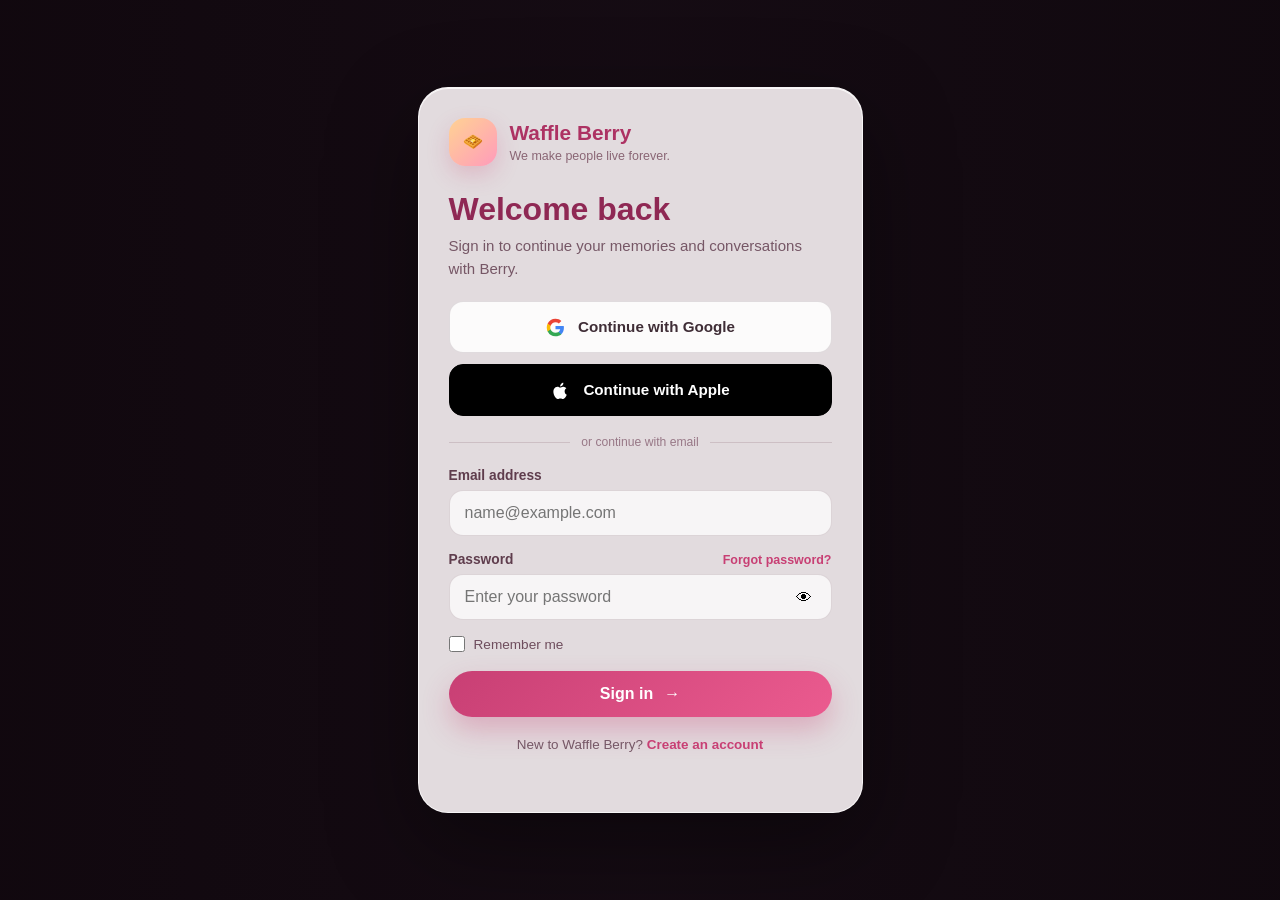
==== index.html @ 683a0401 "Initial commit" ====
<!DOCTYPE html>
<html lang="en">

<head>
    <meta charset="UTF-8">

    <meta
        name="viewport"
        content="width=device-width, initial-scale=1.0"
    >

    <meta
        name="description"
        content="Waffle Berry — an AI companion that preserves memories, stories and conversations."
    >

    <title>Waffle Berry</title>

    <link rel="stylesheet" href="css/style.css">
</head>

<body>

    <!-- Login screen with looping video -->
    <section id="authScreen">

        <!-- Blurred background video -->
        <video
            id="authBackgroundVideo"
            autoplay
            muted
            playsinline
            loop
        >
            <source
                src="assets/waffle-berry-intro.mp4"
                type="video/mp4"
            >
        </video>

        <!-- Main looping video -->
        <video
            id="authMainVideo"
            autoplay
            muted
            playsinline
            loop
        >
            <source
                src="assets/waffle-berry-intro.mp4"
                type="video/mp4"
            >
        </video>

        <!-- Dark overlay for readability -->
        <div class="auth-overlay"></div>

        <!-- Login card -->
        <div class="auth-card">

            <div class="auth-brand">
                <span class="auth-brand-icon">🧇</span>

                <div>
                    <h1>Waffle Berry</h1>
                    <p>We make people live forever.</p>
                </div>
            </div>

            <div class="auth-heading">
                <h2>Welcome back</h2>

                <p>
                    Sign in to continue your memories and conversations
                    with Berry.
                </p>
            </div>

            <button
    id="googleSignIn"
    class="social-login-button"
    type="button"
>
    <svg
        class="social-logo"
        viewBox="0 0 24 24"
        aria-hidden="true"
    >
        <path
            fill="#4285F4"
            d="M21.6 12.23c0-.71-.06-1.4-.18-2.07H12v3.92h5.38a4.6 4.6 0 0 1-2 3.02v2.51h3.24c1.9-1.75 2.98-4.33 2.98-7.38Z"
        />
        <path
            fill="#34A853"
            d="M12 22c2.7 0 4.98-.89 6.64-2.39l-3.24-2.51c-.9.6-2.05.96-3.4.96-2.61 0-4.82-1.76-5.61-4.13H3.05v2.59A10 10 0 0 0 12 22Z"
        />
        <path
            fill="#FBBC05"
            d="M6.39 13.93A6 6 0 0 1 6.08 12c0-.67.11-1.32.31-1.93V7.48H3.05A10 10 0 0 0 2 12c0 1.61.38 3.14 1.05 4.52l3.34-2.59Z"
        />
        <path
            fill="#EA4335"
            d="M12 5.94c1.47 0 2.79.51 3.83 1.5l2.88-2.88C16.97 2.94 14.7 2 12 2a10 10 0 0 0-8.95 5.48l3.34 2.59C7.18 7.7 9.39 5.94 12 5.94Z"
        />
    </svg>

    <span>Continue with Google</span>
</button>

<button
    id="appleSignIn"
    class="social-login-button apple-login-button"
    type="button"
>
    <svg
        class="social-logo"
        viewBox="0 0 24 24"
        aria-hidden="true"
    >
        <path
            fill="currentColor"
            d="M16.7 12.9c0-2.3 1.9-3.4 2-3.5a4.3 4.3 0 0 0-3.4-1.8c-1.5-.2-2.9.9-3.6.9-.8 0-1.9-.9-3.1-.9a4.6 4.6 0 0 0-3.9 2.4c-1.7 2.9-.4 7.2 1.2 9.5.8 1.1 1.7 2.4 3 2.3 1.1-.1 1.6-.8 3-.8s1.8.8 3 .8c1.3 0 2.1-1.2 2.9-2.3.9-1.3 1.3-2.6 1.3-2.7-.1 0-2.4-.9-2.4-3.9Zm-2.4-6.8c.7-.8 1.1-1.9 1-3-.9 0-2 .6-2.7 1.4-.6.7-1.1 1.8-1 2.9 1 .1 2-.5 2.7-1.3Z"
        />
    </svg>

    <span>Continue with Apple</span>
</button>

            <div class="auth-divider">
                <span></span>
                <p>or continue with email</p>
                <span></span>
            </div>

            <form id="loginForm">

                <div class="form-group">
                    <label for="emailInput">Email address</label>

                    <input
                        id="emailInput"
                        type="email"
                        placeholder="name@example.com"
                        autocomplete="email"
                        required
                    >
                </div>

                <div class="form-group">
                    <div class="password-label-row">
                        <label for="passwordInput">Password</label>

                        <button
                            class="forgot-password"
                            type="button"
                        >
                            Forgot password?
                        </button>
                    </div>

                    <div class="password-field">
                        <input
                            id="passwordInput"
                            type="password"
                            placeholder="Enter your password"
                            autocomplete="current-password"
                            required
                        >

                        <button
                            id="togglePassword"
                            class="password-toggle"
                            type="button"
                            aria-label="Show password"
                        >
                            👁
                        </button>
                    </div>
                </div>

                <label class="remember-row">
                    <input
                        id="rememberMe"
                        type="checkbox"
                    >

                    <span>Remember me</span>
                </label>

                <button
                    class="login-button"
                    type="submit"
                >
                    <span>Sign in</span>
                    <span class="login-arrow">→</span>
                </button>

            </form>

            <p class="signup-message">
                New to Waffle Berry?

                <button
                    id="createAccountButton"
                    type="button"
                >
                    Create an account
                </button>
            </p>

            <p
                id="loginMessage"
                class="login-message"
                aria-live="polite"
            ></p>

        </div>

    </section>

    <!-- Main website -->
    <main id="website" class="website-locked">

        <!-- Decorative floating particles -->
        <div class="particles" aria-hidden="true">
            <span class="particle particle-1">✦</span>
            <span class="particle particle-2">●</span>
            <span class="particle particle-3">♥</span>
            <span class="particle particle-4">✦</span>
            <span class="particle particle-5">●</span>
            <span class="particle particle-6">♥</span>
            <span class="particle particle-7">✦</span>
            <span class="particle particle-8">●</span>
        </div>

        <!-- Navigation -->
        <header class="navbar">

            <a href="#home" class="brand">
                <span class="brand-icon">🧇</span>

                <span class="brand-text">
                    Waffle Berry
                </span>
            </a>

            <nav class="nav-links" aria-label="Main navigation">

                <button
                    class="nav-link active"
                    data-section="home"
                    type="button"
                >
                    Home
                </button>

                <button
                    class="nav-link"
                    data-section="chat"
                    type="button"
                >
                    Chat
                </button>

                <button
                    class="nav-link"
                    data-section="about"
                    type="button"
                >
                    Mission
                </button>

            </nav>

            <div class="navbar-actions">

                <button
                    id="logoutButton"
                    class="logout-button"
                    type="button"
                    title="Sign out"
                >
                    Sign out
                </button>

                <button
                    id="themeToggle"
                    class="theme-toggle"
                    type="button"
                    aria-label="Switch to dark mode"
                >
                    <span id="themeIcon">🌙</span>
                </button>

            </div>

        </header>

        <!-- Home section -->
        <section
            id="homeSection"
            class="page-section active-section"
        >

            <div class="hero">

                <div class="glass-card hero-card">

                    <div
                        class="card-shine"
                        aria-hidden="true"
                    ></div>

                    <img
                        src="assets/waffle-berry-mascot.png"
                        alt="Berry, the Waffle Berry AI mascot"
                        id="mascot"
                    >

                    <div class="hero-content">

                        <p class="eyebrow">
                            Your AI memory companion
                        </p>

                        <h1
                            id="typedHeading"
                            aria-label="Hello, I'm Berry."
                        ></h1>

                        <p
                            id="typedDescription"
                            class="hero-description"
                            aria-label="I preserve memories, stories and conversations so the people you love are never forgotten."
                        ></p>

                        <button
                            id="startChatButton"
                            class="primary-button hidden-action"
                            type="button"
                        >
                            <span>Start Chat</span>
                            <span class="button-arrow">→</span>
                        </button>

                    </div>

                </div>

            </div>

        </section>

        <!-- Chat section -->
        <section
            id="chatSection"
            class="page-section"
        >

            <div class="chat-layout">

                <aside class="assistant-panel glass-panel">

                    <img
                        src="assets/waffle-berry-mascot.png"
                        alt="Berry assistant"
                        class="chat-mascot"
                    >

                    <h2>Berry</h2>

                    <p>
                        Your warm and thoughtful AI memory companion.
                    </p>

                    <div class="assistant-status">
                        <span class="status-dot"></span>
                        Online
                    </div>

                    <button
                        id="backHomeButton"
                        class="secondary-button"
                        type="button"
                    >
                        ← Back Home
                    </button>

                </aside>

                <section class="chat-window glass-panel">

                    <header class="chat-header">

                        <div>
                            <h2>Conversation with Berry</h2>

                            <p>
                                Share a memory, story or meaningful moment.
                            </p>
                        </div>

                        <button
                            id="clearChatButton"
                            class="icon-button"
                            type="button"
                            aria-label="Clear conversation"
                        >
                            🗑️
                        </button>

                    </header>

                    <div
                        id="chatMessages"
                        class="chat-messages"
                        aria-live="polite"
                    >

                        <div class="message-row berry-row">

                            <img
                                src="assets/waffle-berry-mascot.png"
                                alt=""
                                class="message-avatar"
                            >

                            <div class="message berry-message">
                                Hello! I’m Berry. Tell me about a memory,
                                a person you love or a story you never want
                                to forget.
                            </div>

                        </div>

                    </div>

                    <div
                        id="typingIndicator"
                        class="typing-indicator"
                        aria-hidden="true"
                    >
                        <span></span>
                        <span></span>
                        <span></span>
                    </div>

                    <form
                        id="chatForm"
                        class="chat-input-area"
                    >

                        <button
                            class="input-icon-button"
                            type="button"
                        >
                            ＋
                        </button>

                        <input
                            id="chatInput"
                            type="text"
                            placeholder="Share a memory with Berry..."
                            autocomplete="off"
                            maxlength="500"
                            required
                        >

                        <button
                            class="send-button"
                            type="submit"
                        >
                            ➤
                        </button>

                    </form>

                </section>

            </div>

        </section>

        <!-- Mission section -->
        <section
            id="aboutSection"
            class="page-section"
        >

            <div class="mission-card glass-panel">

                <p class="eyebrow">
                    Our purpose
                </p>

                <h2>
                    We make people live forever.
                </h2>

                <p>
                    Waffle Berry preserves the stories, personalities,
                    memories and conversations that make every person
                    unique.
                </p>

                <p>
                    Our vision is not literal immortality. It is the
                    preservation of human experiences so future generations
                    can remain emotionally connected to the people who
                    shaped their lives.
                </p>

                <button
                    id="missionChatButton"
                    class="primary-button"
                    type="button"
                >
                    <span>Talk to Berry</span>
                    <span class="button-arrow">→</span>
                </button>

            </div>

        </section>

    </main>

    <script src="js/script.js"></script>

</body>

</html>
---- css/style.css ----
/* ------------------------------
   Global reset
------------------------------ */

* {
    margin: 0;
    padding: 0;
    box-sizing: border-box;
}

:root {
    --background-start: #fffaf7;
    --background-middle: #ffeaf1;
    --background-end: #fff1d9;

    --primary: #c83f74;
    --primary-dark: #a93462;
    --primary-hover: #b62f67;

    --text-main: #4c3040;
    --text-soft: #765665;

    --glass-background: rgba(255, 255, 255, 0.48);
    --glass-border: rgba(255, 255, 255, 0.78);

    --panel-shadow: 0 25px 70px rgba(126, 50, 83, 0.18);

    --input-background: rgba(255, 255, 255, 0.72);

    --transition-speed: 0.35s;
}

body.dark-mode {
    --background-start: #130f17;
    --background-middle: #21111d;
    --background-end: #2a1718;

    --primary: #ff6f9f;
    --primary-dark: #ff8db3;
    --primary-hover: #ff5a91;

    --text-main: #fff4f8;
    --text-soft: #d6bdc8;

    --glass-background: rgba(35, 24, 35, 0.68);
    --glass-border: rgba(255, 255, 255, 0.13);

    --panel-shadow: 0 25px 80px rgba(0, 0, 0, 0.38);

    --input-background: rgba(255, 255, 255, 0.08);
}

html {
    scroll-behavior: smooth;
}

html,
body {
    width: 100%;
    min-height: 100%;
}

body {
    overflow-x: hidden;

    font-family:
        Inter,
        Arial,
        Helvetica,
        sans-serif;

    color: var(--text-main);
    background: var(--background-start);

    transition:
        color var(--transition-speed) ease,
        background var(--transition-speed) ease;
}

button,
input {
    font: inherit;
}

button {
    -webkit-tap-highlight-color: transparent;
}

/* ------------------------------
   Video intro
------------------------------ */

#intro {
    position: fixed;
    inset: 0;
    z-index: 9999;

    display: flex;
    justify-content: center;
    align-items: center;

    width: 100vw;
    height: 100vh;

    overflow: hidden;
    background: #000;

    opacity: 1;

    transition:
        opacity 1s ease,
        visibility 1s ease;
}

#intro.intro-hidden {
    opacity: 0;
    visibility: hidden;
    pointer-events: none;
}

#bgVideo {
    position: absolute;
    inset: 0;

    width: 110%;
    height: 110%;

    object-fit: cover;

    filter: blur(35px);
    opacity: 0.65;

    transform: scale(1.1);
}

#introVideo {
    position: relative;
    z-index: 2;

    width: 100%;
    height: 100%;

    object-fit: contain;
}

/* ------------------------------
   Main website background
------------------------------ */

#website {
    position: relative;

    min-height: 100vh;

    overflow: hidden;

    background:
        radial-gradient(
            circle at 10% 10%,
            rgba(255, 142, 183, 0.36),
            transparent 32%
        ),
        radial-gradient(
            circle at 90% 85%,
            rgba(255, 200, 123, 0.34),
            transparent 38%
        ),
        linear-gradient(
            135deg,
            var(--background-start),
            var(--background-middle),
            var(--background-end)
        );

    transition: background var(--transition-speed) ease;
}

/* ------------------------------
   Navigation
------------------------------ */

.navbar {
    position: fixed;
    top: 18px;
    left: 50%;
    z-index: 1000;

    width: min(calc(100% - 32px), 1120px);
    min-height: 66px;

    display: flex;
    align-items: center;
    justify-content: space-between;

    padding: 10px 16px 10px 20px;

    background: var(--glass-background);

    border: 1px solid var(--glass-border);
    border-radius: 22px;

    backdrop-filter: blur(22px);
    -webkit-backdrop-filter: blur(22px);

    box-shadow: 0 14px 40px rgba(80, 30, 55, 0.12);

    transform: translateX(-50%);

    transition:
        background var(--transition-speed) ease,
        border-color var(--transition-speed) ease,
        box-shadow var(--transition-speed) ease;
}

.brand {
    display: flex;
    align-items: center;
    gap: 10px;

    color: var(--primary-dark);
    text-decoration: none;

    font-size: 1.08rem;
    font-weight: 800;
}

.brand-icon {
    display: grid;
    place-items: center;

    width: 38px;
    height: 38px;

    border-radius: 13px;

    background: linear-gradient(135deg, #ffd599, #ff9fbd);

    box-shadow: 0 7px 18px rgba(200, 63, 116, 0.2);
}

.nav-links {
    display: flex;
    align-items: center;
    gap: 6px;
}

.nav-link {
    padding: 10px 16px;

    border: 0;
    border-radius: 14px;

    color: var(--text-soft);
    background: transparent;

    font-size: 0.95rem;
    font-weight: 700;

    cursor: pointer;

    transition:
        color 0.25s ease,
        background 0.25s ease,
        transform 0.25s ease;
}

.nav-link:hover {
    color: var(--primary-dark);
    background: rgba(200, 63, 116, 0.08);

    transform: translateY(-1px);
}

.nav-link.active {
    color: #fff;
    background: var(--primary);

    box-shadow: 0 8px 18px rgba(200, 63, 116, 0.25);
}

.theme-toggle {
    display: grid;
    place-items: center;

    width: 44px;
    height: 44px;

    border: 1px solid var(--glass-border);
    border-radius: 15px;

    color: var(--text-main);
    background: rgba(255, 255, 255, 0.22);

    font-size: 1.15rem;

    cursor: pointer;

    transition:
        transform 0.3s ease,
        background 0.3s ease;
}

.theme-toggle:hover {
    transform: rotate(12deg) scale(1.08);
}

/* ------------------------------
   Page sections
------------------------------ */

.page-section {
    position: relative;
    z-index: 2;

    display: none;

    min-height: 100vh;

    padding:
        112px
        20px
        32px;

    animation: sectionAppear 0.65s ease;
}

.page-section.active-section {
    display: flex;
    justify-content: center;
    align-items: center;
}

@keyframes sectionAppear {
    from {
        opacity: 0;
        transform: translateY(16px);
    }

    to {
        opacity: 1;
        transform: translateY(0);
    }
}

/* ------------------------------
   Hero section
------------------------------ */

.hero {
    width: 100%;
    max-width: 860px;

    display: flex;
    justify-content: center;

    text-align: center;
}

.glass-card,
.glass-panel {
    background: var(--glass-background);

    border: 1px solid var(--glass-border);

    backdrop-filter: blur(24px);
    -webkit-backdrop-filter: blur(24px);

    box-shadow:
        var(--panel-shadow),
        inset 0 1px 0 rgba(255, 255, 255, 0.45);

    transition:
        background var(--transition-speed) ease,
        border-color var(--transition-speed) ease,
        box-shadow var(--transition-speed) ease;
}

.hero-card {
    position: relative;

    width: min(94%, 720px);

    margin-top: 95px;
    padding:
        285px
        36px
        32px;

    overflow: visible;

    border-radius: 34px;

    animation: heroCardEntrance 1s ease;
}

@keyframes heroCardEntrance {
    from {
        opacity: 0;
        transform: translateY(35px) scale(0.97);
    }

    to {
        opacity: 1;
        transform: translateY(0) scale(1);
    }
}

/* Mascot overlaps the card */
#mascot {
    position: absolute;
    top: -170px;
    left: 50%;
    z-index: 3;

    width: clamp(290px, 25vw, 360px);
    max-height: 440px;

    object-fit: contain;

    user-select: none;
    -webkit-user-drag: none;

    filter:
        drop-shadow(0 25px 45px rgba(255, 105, 180, 0.26));

    transform: translateX(-50%);

    animation:
        mascotEntrance 1.25s cubic-bezier(0.18, 0.89, 0.32, 1.28),
        mascotFloat 5s ease-in-out 1.25s infinite;

    transition:
        filter 0.4s ease,
        scale 0.4s ease;
}

#mascot:hover {
    scale: 1.04;

    filter:
        drop-shadow(0 32px 55px rgba(255, 105, 180, 0.42));
}

@keyframes mascotEntrance {
    0% {
        opacity: 0;
        transform:
            translateX(-50%)
            translateY(-180px)
            rotate(-8deg)
            scale(0.82);
    }

    65% {
        opacity: 1;
        transform:
            translateX(-50%)
            translateY(12px)
            rotate(3deg)
            scale(1.04);
    }

    82% {
        transform:
            translateX(-50%)
            translateY(-6px)
            rotate(-1deg)
            scale(0.99);
    }

    100% {
        opacity: 1;
        transform:
            translateX(-50%)
            translateY(0)
            rotate(0)
            scale(1);
    }
}

@keyframes mascotFloat {
    0%,
    100% {
        transform:
            translateX(-50%)
            translateY(0)
            rotate(-1deg);
    }

    50% {
        transform:
            translateX(-50%)
            translateY(-13px)
            rotate(1deg);
    }
}

/* Glass shine */
.card-shine {
    position: absolute;
    inset: 0;

    overflow: hidden;

    border-radius: inherit;

    pointer-events: none;
}

.card-shine::before {
    content: "";

    position: absolute;
    top: -45%;
    left: -70%;

    width: 45%;
    height: 190%;

    background:
        linear-gradient(
            100deg,
            transparent,
            rgba(255, 255, 255, 0.48),
            transparent
        );

    transform: rotate(18deg);

    animation: glassShine 6.5s ease-in-out infinite;
}

@keyframes glassShine {
    0%,
    35% {
        left: -70%;
    }

    60%,
    100% {
        left: 140%;
    }
}

.hero-content {
    position: relative;
    z-index: 2;
}

.eyebrow {
    margin-bottom: 9px;

    color: var(--primary);

    font-size: 0.78rem;
    font-weight: 800;
    letter-spacing: 0.16em;
    text-transform: uppercase;
}

.hero h1 {
    min-height: 1.08em;
    margin-bottom: 11px;

    color: var(--primary-dark);

    font-size: clamp(2.8rem, 6vw, 4.8rem);
    line-height: 1.03;
    letter-spacing: -0.045em;
}

.hero-description {
    min-height: 3.2em;
    max-width: 620px;

    margin: 0 auto 20px;

    color: var(--text-soft);

    font-size: 1.18rem;
    line-height: 1.5;
}

/* Typing cursor */
#typedHeading::after,
#typedDescription.typing-active::after {
    content: "|";

    margin-left: 3px;

    color: var(--primary);

    animation: cursorBlink 0.75s infinite;
}

@keyframes cursorBlink {
    0%,
    50% {
        opacity: 1;
    }

    51%,
    100% {
        opacity: 0;
    }
}

/* ------------------------------
   Buttons
------------------------------ */

.primary-button,
.secondary-button,
.icon-button,
.input-icon-button,
.send-button {
    border: none;
    cursor: pointer;
}

.primary-button {
    display: inline-flex;
    align-items: center;
    justify-content: center;
    gap: 12px;

    min-width: 170px;

    padding: 14px 25px;

    border-radius: 999px;

    color: #fff;
    background:
        linear-gradient(
            135deg,
            var(--primary),
            #e7588b
        );

    font-size: 1rem;
    font-weight: 800;

    box-shadow:
        0 13px 28px rgba(200, 63, 116, 0.28),
        0 0 25px rgba(255, 105, 180, 0.18);

    transition:
        transform 0.3s ease,
        box-shadow 0.3s ease,
        opacity 0.5s ease;
}

.primary-button:hover {
    transform: translateY(-4px) scale(1.035);

    box-shadow:
        0 19px 38px rgba(200, 63, 116, 0.38),
        0 0 34px rgba(255, 105, 180, 0.28);
}

.primary-button:active {
    transform: translateY(-1px) scale(1.01);
}

.button-arrow {
    display: inline-block;

    transition: transform 0.3s ease;
}

.primary-button:hover .button-arrow {
    transform: translateX(7px);
}

.hidden-action {
    opacity: 0;
    visibility: hidden;

    transform: translateY(12px);
}

.hidden-action.show-action {
    opacity: 1;
    visibility: visible;

    transform: translateY(0);
}

/* ------------------------------
   Floating background particles
------------------------------ */

.particles {
    position: fixed;
    inset: 0;
    z-index: 1;

    overflow: hidden;

    pointer-events: none;
}

.particle {
    position: absolute;

    color: rgba(218, 77, 130, 0.32);

    font-size: 1.2rem;

    animation:
        particleFloat 12s ease-in-out infinite,
        particleGlow 3s ease-in-out infinite;
}

.particle-1 {
    top: 18%;
    left: 8%;
    animation-delay: 0s;
}

.particle-2 {
    top: 68%;
    left: 13%;
    animation-delay: -3s;
}

.particle-3 {
    top: 34%;
    left: 90%;
    animation-delay: -6s;
}

.particle-4 {
    top: 82%;
    left: 82%;
    animation-delay: -1s;
}

.particle-5 {
    top: 15%;
    left: 76%;
    animation-delay: -7s;
}

.particle-6 {
    top: 55%;
    left: 5%;
    animation-delay: -5s;
}

.particle-7 {
    top: 76%;
    left: 54%;
    animation-delay: -8s;
}

.particle-8 {
    top: 25%;
    left: 35%;
    animation-delay: -2s;
}

@keyframes particleFloat {
    0%,
    100% {
        transform:
            translateY(0)
            rotate(0deg)
            scale(1);
    }

    50% {
        transform:
            translateY(-45px)
            rotate(20deg)
            scale(1.15);
    }
}

@keyframes particleGlow {
    0%,
    100% {
        opacity: 0.25;
    }

    50% {
        opacity: 0.8;
    }
}

/* ------------------------------
   Chat layout
------------------------------ */

.chat-layout {
    width: min(100%, 1120px);
    min-height: 680px;

    display: grid;
    grid-template-columns: 280px minmax(0, 1fr);
    gap: 20px;
}

.assistant-panel,
.chat-window {
    border-radius: 28px;
}

.assistant-panel {
    display: flex;
    flex-direction: column;
    align-items: center;

    padding: 28px 24px;

    text-align: center;
}

.chat-mascot {
    width: 210px;
    max-width: 100%;

    margin-bottom: 10px;

    filter:
        drop-shadow(0 18px 30px rgba(200, 63, 116, 0.2));

    animation: smallMascotFloat 4.5s ease-in-out infinite;
}

@keyframes smallMascotFloat {
    0%,
    100% {
        transform: translateY(0);
    }

    50% {
        transform: translateY(-9px);
    }
}

.assistant-panel h2 {
    margin-bottom: 8px;

    color: var(--primary-dark);

    font-size: 1.8rem;
}

.assistant-panel p {
    margin-bottom: 18px;

    color: var(--text-soft);

    line-height: 1.5;
}

.assistant-status {
    display: flex;
    align-items: center;
    gap: 8px;

    margin-bottom: auto;
    padding: 8px 13px;

    border-radius: 999px;

    color: var(--text-soft);
    background: rgba(75, 202, 128, 0.11);

    font-size: 0.88rem;
    font-weight: 700;
}

.status-dot {
    width: 9px;
    height: 9px;

    border-radius: 50%;

    background: #45c87a;

    box-shadow: 0 0 12px rgba(69, 200, 122, 0.8);
}

.secondary-button {
    width: 100%;

    margin-top: 24px;
    padding: 12px 16px;

    border: 1px solid var(--glass-border);
    border-radius: 15px;

    color: var(--text-main);
    background: rgba(255, 255, 255, 0.16);

    font-weight: 700;

    transition:
        transform 0.25s ease,
        background 0.25s ease;
}

.secondary-button:hover {
    background: rgba(200, 63, 116, 0.11);
    transform: translateY(-2px);
}

.chat-window {
    min-width: 0;
    height: 680px;

    display: flex;
    flex-direction: column;

    overflow: hidden;
}

.chat-header {
    display: flex;
    justify-content: space-between;
    align-items: center;

    padding: 22px 24px;

    border-bottom: 1px solid var(--glass-border);
}

.chat-header h2 {
    margin-bottom: 5px;

    color: var(--primary-dark);
}

.chat-header p {
    color: var(--text-soft);
    font-size: 0.9rem;
}

.icon-button {
    width: 42px;
    height: 42px;

    border-radius: 14px;

    background: rgba(200, 63, 116, 0.09);

    transition:
        transform 0.25s ease,
        background 0.25s ease;
}

.icon-button:hover {
    background: rgba(200, 63, 116, 0.16);
    transform: scale(1.06);
}

.chat-messages {
    flex: 1;

    display: flex;
    flex-direction: column;
    gap: 18px;

    padding: 24px;

    overflow-y: auto;

    scrollbar-width: thin;
    scrollbar-color: rgba(200, 63, 116, 0.4) transparent;
}

.message-row {
    display: flex;
    align-items: flex-end;
    gap: 10px;

    animation: messageAppear 0.35s ease;
}

@keyframes messageAppear {
    from {
        opacity: 0;
        transform: translateY(10px) scale(0.98);
    }

    to {
        opacity: 1;
        transform: translateY(0) scale(1);
    }
}

.user-row {
    justify-content: flex-end;
}

.message-avatar {
    width: 38px;
    height: 38px;

    flex-shrink: 0;

    object-fit: cover;

    border-radius: 50%;

    background: rgba(255, 255, 255, 0.5);
}

.message {
    max-width: min(75%, 620px);

    padding: 13px 16px;

    border-radius: 19px;

    line-height: 1.5;
}

.berry-message {
    color: var(--text-main);
    background: rgba(255, 255, 255, 0.48);

    border-bottom-left-radius: 5px;
}

.user-message {
    color: #fff;
    background:
        linear-gradient(
            135deg,
            var(--primary),
            #e8588d
        );

    border-bottom-right-radius: 5px;

    box-shadow: 0 8px 18px rgba(200, 63, 116, 0.2);
}

.typing-indicator {
    display: none;
    align-items: center;
    gap: 5px;

    width: fit-content;

    margin: 0 0 12px 72px;
    padding: 10px 14px;

    border-radius: 16px;

    background: rgba(255, 255, 255, 0.4);
}

.typing-indicator.visible {
    display: flex;
}

.typing-indicator span {
    width: 7px;
    height: 7px;

    border-radius: 50%;

    background: var(--primary);

    animation: typingBounce 1.1s infinite;
}

.typing-indicator span:nth-child(2) {
    animation-delay: 0.15s;
}

.typing-indicator span:nth-child(3) {
    animation-delay: 0.3s;
}

@keyframes typingBounce {
    0%,
    60%,
    100% {
        transform: translateY(0);
        opacity: 0.45;
    }

    30% {
        transform: translateY(-5px);
        opacity: 1;
    }
}

.chat-input-area {
    display: grid;
    grid-template-columns: 44px 1fr 48px;
    align-items: center;
    gap: 10px;

    padding: 16px 18px;

    border-top: 1px solid var(--glass-border);
}

.chat-input-area input {
    width: 100%;

    padding: 14px 18px;

    border: 1px solid transparent;
    border-radius: 999px;
    outline: none;

    color: var(--text-main);
    background: var(--input-background);

    transition:
        border-color 0.25s ease,
        box-shadow 0.25s ease,
        background 0.25s ease;
}

.chat-input-area input::placeholder {
    color: var(--text-soft);
}

.chat-input-area input:focus {
    border-color: rgba(200, 63, 116, 0.4);

    box-shadow: 0 0 0 4px rgba(200, 63, 116, 0.1);
}

.input-icon-button,
.send-button {
    display: grid;
    place-items: center;

    border-radius: 50%;
}

.input-icon-button {
    width: 42px;
    height: 42px;

    color: var(--text-main);
    background: rgba(255, 255, 255, 0.2);

    font-size: 1.4rem;
}

.send-button {
    width: 46px;
    height: 46px;

    color: #fff;
    background: var(--primary);

    box-shadow: 0 8px 18px rgba(200, 63, 116, 0.28);

    transition:
        transform 0.25s ease,
        box-shadow 0.25s ease;
}

.send-button:hover {
    transform: translateY(-2px) scale(1.05);

    box-shadow: 0 12px 24px rgba(200, 63, 116, 0.38);
}

/* ------------------------------
   Mission section
------------------------------ */

.mission-card {
    width: min(100%, 780px);

    padding: 48px;

    border-radius: 32px;

    text-align: center;
}

.mission-card h2 {
    margin-bottom: 20px;

    color: var(--primary-dark);

    font-size: clamp(2.4rem, 6vw, 4.5rem);
    line-height: 1.05;
}

.mission-card p {
    max-width: 670px;

    margin: 0 auto 17px;

    color: var(--text-soft);

    font-size: 1.08rem;
    line-height: 1.7;
}

.mission-card .primary-button {
    margin-top: 12px;
}

/* ------------------------------
   Responsive tablet
------------------------------ */

@media (max-width: 900px) {
    .chat-layout {
        grid-template-columns: 1fr;
    }

    .assistant-panel {
        display: none;
    }

    .chat-window {
        height: calc(100vh - 145px);
        min-height: 590px;
    }

    .hero-card {
        width: min(96%, 690px);
    }
}

/* ------------------------------
   Responsive mobile
------------------------------ */

@media (max-width: 650px) {
    .navbar {
        top: 10px;

        width: calc(100% - 18px);
        min-height: 58px;

        padding: 8px 10px 8px 12px;

        border-radius: 18px;
    }

    .brand-text {
        display: none;
    }

    .nav-links {
        gap: 2px;
    }

    .nav-link {
        padding: 9px 10px;
        font-size: 0.82rem;
    }

    .theme-toggle {
        width: 40px;
        height: 40px;
    }

    .page-section {
        padding:
            92px
            10px
            18px;
    }

    .hero-card {
        width: 100%;

        margin-top: 50px;
        padding:
        285px
        36px
        32px;

        border-radius: 26px;
    }

    #mascot {
        top: -130px;

        width: min(86vw, 330px);
        max-height: 350px;
    }

    .hero h1 {
        font-size: clamp(2.3rem, 12vw, 3.5rem);
    }

    .hero-description {
        font-size: 1rem;
    }

    .primary-button {
        width: 100%;
        max-width: 260px;
    }

    .chat-window {
        height: calc(100vh - 112px);
        min-height: 560px;

        border-radius: 22px;
    }

    .chat-header {
        padding: 17px 16px;
    }

    .chat-header h2 {
        font-size: 1.15rem;
    }

    .chat-header p {
        display: none;
    }

    .chat-messages {
        padding: 16px 12px;
    }

    .message {
        max-width: 84%;
        font-size: 0.95rem;
    }

    .message-avatar {
        width: 32px;
        height: 32px;
    }

    .typing-indicator {
        margin-left: 52px;
    }

    .chat-input-area {
        grid-template-columns: 38px 1fr 43px;

        gap: 7px;
        padding: 12px 10px;
    }

    .input-icon-button {
        width: 38px;
        height: 38px;
    }

    .send-button {
        width: 42px;
        height: 42px;
    }

    .mission-card {
        padding: 32px 20px;

        border-radius: 25px;
    }

    .mission-card p {
        font-size: 1rem;
    }
}

/* ------------------------------
   Short laptop screens
------------------------------ */

@media (max-height: 780px) and (min-width: 651px) {
    .page-section {
        padding-top: 96px;
        padding-bottom: 16px;
    }

    .hero-card {
        margin-top: 50px;

        padding-top: 175px;
        padding-bottom: 20px;
    }

    #mascot {
        top: -135px;
    
        width: clamp(280px, 23vw, 340px);
        max-height: 300px;
    }
    .hero h1 {
        font-size: clamp(2.6rem, 5vw, 4rem);
    }

    .hero-description {
        margin-bottom: 15px;
        font-size: 1.05rem;
    }
}

/* ------------------------------
   Reduced motion accessibility
------------------------------ */

@media (prefers-reduced-motion: reduce) {
    *,
    *::before,
    *::after {
        scroll-behavior: auto !important;

        animation-duration: 0.01ms !important;
        animation-iteration-count: 1 !important;

        transition-duration: 0.01ms !important;
    }
}
/* Keep the full chat interface visible without scrolling */
#chatSection {
    height: 100vh;
    min-height: 100vh;
    padding-top: 96px;
    padding-bottom: 14px;
    overflow: hidden;
}

.chat-layout {
    height: calc(100vh - 110px);
    min-height: 0;
}

.assistant-panel,
.chat-window {
    height: 100%;
    min-height: 0;
}

.chat-window {
    max-height: none;
}

.chat-messages {
    min-height: 0;
}

.chat-mascot {
    width: 175px;
}

.assistant-panel {
    padding: 20px;
}

.chat-header {
    padding: 16px 22px;
}

.chat-input-area {
    padding: 12px 18px;
}
/* ==================================================
   LOGIN AND AUTHENTICATION SCREEN
================================================== */

#authScreen {
    position: fixed;
    inset: 0;
    z-index: 10000;

    display: flex;
    justify-content: center;
    align-items: center;

    width: 100vw;
    min-height: 100vh;

    padding: 24px;

    overflow-y: auto;

    background: #100b10;

    opacity: 1;
    visibility: visible;

    transition:
        opacity 0.8s ease,
        visibility 0.8s ease;
}

#authScreen.auth-hidden {
    opacity: 0;
    visibility: hidden;
    pointer-events: none;
}

#authBackgroundVideo {
    position: fixed;
    inset: -5%;

    width: 110%;
    height: 110%;

    object-fit: cover;

    filter: blur(38px);
    opacity: 0.75;

    transform: scale(1.1);
}

#authMainVideo {
    position: fixed;
    inset: 0;

    width: 100%;
    height: 100%;

    object-fit: cover;

    opacity: 0.66;
}

.auth-overlay {
    position: fixed;
    inset: 0;

    background:
        linear-gradient(
            90deg,
            rgba(17, 7, 14, 0.74),
            rgba(30, 12, 25, 0.35),
            rgba(17, 7, 14, 0.62)
        );
}

.auth-card {
    position: relative;
    z-index: 3;

    width: min(100%, 445px);

    padding: 30px;

    color: #4b3040;
    background: rgba(255, 249, 251, 0.88);

    border: 1px solid rgba(255, 255, 255, 0.72);
    border-radius: 30px;

    backdrop-filter: blur(25px);
    -webkit-backdrop-filter: blur(25px);

    box-shadow:
        0 30px 90px rgba(0, 0, 0, 0.4),
        inset 0 1px 0 rgba(255, 255, 255, 0.8);

    animation: authCardEntrance 0.9s ease;
}

@keyframes authCardEntrance {
    from {
        opacity: 0;
        transform: translateY(28px) scale(0.96);
    }

    to {
        opacity: 1;
        transform: translateY(0) scale(1);
    }
}

.auth-brand {
    display: flex;
    align-items: center;
    gap: 13px;

    margin-bottom: 25px;
}

.auth-brand-icon {
    display: grid;
    place-items: center;

    width: 48px;
    height: 48px;

    flex-shrink: 0;

    border-radius: 16px;

    background:
        linear-gradient(
            135deg,
            #ffd293,
            #ff9bbb
        );

    box-shadow:
        0 9px 22px rgba(200, 63, 116, 0.22);
}

.auth-brand h1 {
    color: #ad3263;

    font-size: 1.3rem;
    line-height: 1.2;
}

.auth-brand p {
    margin-top: 3px;

    color: #8a6675;

    font-size: 0.78rem;
}

.auth-heading {
    margin-bottom: 21px;
}

.auth-heading h2 {
    margin-bottom: 7px;

    color: #8f2854;

    font-size: 2rem;
}

.auth-heading p {
    color: #765766;

    font-size: 0.94rem;
    line-height: 1.5;
}

.social-login-button {
    width: 100%;

    display: flex;
    justify-content: center;
    align-items: center;
    gap: 11px;

    margin-bottom: 11px;
    padding: 13px 18px;

    border: 1px solid rgba(115, 77, 94, 0.18);
    border-radius: 15px;

    color: #49313d;
    background: rgba(255, 255, 255, 0.7);

    font-weight: 700;

    cursor: pointer;

    transition:
        transform 0.25s ease,
        background 0.25s ease,
        box-shadow 0.25s ease;
}

.social-login-button:hover {
    background: #fff;

    transform: translateY(-2px);

    box-shadow:
        0 8px 20px rgba(78, 33, 55, 0.12);
}



.auth-divider {
    display: grid;
    grid-template-columns: 1fr auto 1fr;
    align-items: center;
    gap: 11px;

    margin: 19px 0;
}

.auth-divider span {
    height: 1px;

    background: rgba(104, 65, 84, 0.18);
}

.auth-divider p {
    color: #987887;

    font-size: 0.76rem;
}

.form-group {
    margin-bottom: 16px;
}

.form-group label {
    display: block;

    margin-bottom: 7px;

    color: #5f3d4d;

    font-size: 0.86rem;
    font-weight: 750;
}

.form-group input {
    width: 100%;

    padding: 13px 15px;

    border: 1px solid rgba(99, 61, 79, 0.18);
    border-radius: 14px;
    outline: none;

    color: #49313e;
    background: rgba(255, 255, 255, 0.73);

    transition:
        border-color 0.25s ease,
        box-shadow 0.25s ease,
        background 0.25s ease;
}

.form-group input:focus {
    border-color: rgba(200, 63, 116, 0.58);
    background: #fff;

    box-shadow:
        0 0 0 4px rgba(200, 63, 116, 0.1);
}

.password-label-row {
    display: flex;
    justify-content: space-between;
    align-items: center;
}

.forgot-password {
    margin-bottom: 7px;

    border: none;

    color: #c83f74;
    background: transparent;

    font-size: 0.78rem;
    font-weight: 750;

    cursor: pointer;
}

.password-field {
    position: relative;
}

.password-field input {
    padding-right: 48px;
}

.password-toggle {
    position: absolute;
    top: 50%;
    right: 9px;

    width: 37px;
    height: 37px;

    border: none;
    border-radius: 11px;

    background: transparent;

    cursor: pointer;

    transform: translateY(-50%);
}

.remember-row {
    display: flex;
    align-items: center;
    gap: 9px;

    width: fit-content;

    margin-bottom: 19px;

    color: #6e4d5d;

    font-size: 0.85rem;

    cursor: pointer;
}

.remember-row input {
    width: 16px;
    height: 16px;

    accent-color: #c83f74;
}

.login-button {
    width: 100%;

    display: flex;
    justify-content: center;
    align-items: center;
    gap: 11px;

    padding: 14px 20px;

    border: none;
    border-radius: 999px;

    color: #fff;
    background:
        linear-gradient(
            135deg,
            #c83f74,
            #eb5b8f
        );

    font-weight: 800;

    cursor: pointer;

    box-shadow:
        0 13px 28px rgba(200, 63, 116, 0.3);

    transition:
        transform 0.3s ease,
        box-shadow 0.3s ease;
}

.login-button:hover {
    transform: translateY(-3px);

    box-shadow:
        0 18px 37px rgba(200, 63, 116, 0.4);
}

.login-button:hover .login-arrow {
    transform: translateX(6px);
}

.login-arrow {
    transition: transform 0.3s ease;
}

.signup-message {
    margin-top: 20px;

    color: #765766;

    text-align: center;
    font-size: 0.84rem;
}

.signup-message button {
    border: none;

    color: #c83f74;
    background: transparent;

    font-weight: 800;

    cursor: pointer;
}

.login-message {
    min-height: 19px;

    margin-top: 11px;

    color: #b42e61;

    text-align: center;
    font-size: 0.82rem;
    font-weight: 700;
}

.website-locked {
    display: none;
}

#website.website-unlocked {
    display: block;
}

.navbar-actions {
    display: flex;
    align-items: center;
    gap: 8px;
}

.logout-button {
    padding: 10px 14px;

    border: 1px solid var(--glass-border);
    border-radius: 14px;

    color: var(--text-soft);
    background: rgba(255, 255, 255, 0.16);

    font-size: 0.82rem;
    font-weight: 750;

    cursor: pointer;

    transition:
        color 0.25s ease,
        background 0.25s ease,
        transform 0.25s ease;
}

.logout-button:hover {
    color: var(--primary-dark);
    background: rgba(200, 63, 116, 0.1);

    transform: translateY(-1px);
}

/* Mobile login */
@media (max-width: 600px) {
    #authScreen {
        align-items: flex-start;

        padding: 18px 12px;
    }

    #authMainVideo {
        object-fit: cover;
    }

    .auth-card {
        margin: auto 0;

        padding: 23px 18px;

        border-radius: 24px;
    }

    .auth-heading h2 {
        font-size: 1.7rem;
    }

    .logout-button {
        display: none;
    }
}
/* FINAL FIX: Google and Apple sign-in buttons */

.social-login-button {
    width: 100%;
    min-height: 52px;

    display: flex;
    align-items: center;
    justify-content: center;
    gap: 12px;

    margin-bottom: 11px;
    padding: 12px 18px;

    border: 1px solid rgba(80, 55, 68, 0.16);
    border-radius: 14px;

    background: rgba(255, 255, 255, 0.88);
    color: #3f2d36;

    font-size: 0.95rem;
    font-weight: 700;

    cursor: pointer;
}

.social-login-button:hover {
    background: #ffffff;
    transform: translateY(-2px);

    box-shadow: 0 8px 20px rgba(60, 30, 45, 0.12);
}

/* Force brand icons to remain small */
.social-login-button svg,
.social-logo {
    display: block;

    width: 21px !important;
    height: 21px !important;

    min-width: 21px !important;
    max-width: 21px !important;

    min-height: 21px !important;
    max-height: 21px !important;

    flex: 0 0 21px;
}

/* Apple button */
.apple-login-button {
    background: #000000;
    color: #ffffff;

    border-color: #000000;
}

.apple-login-button:hover {
    background: #1c1c1c;
    color: #ffffff;
}

/* Keep the text aligned */
.social-login-button span {
    line-height: 1;
}
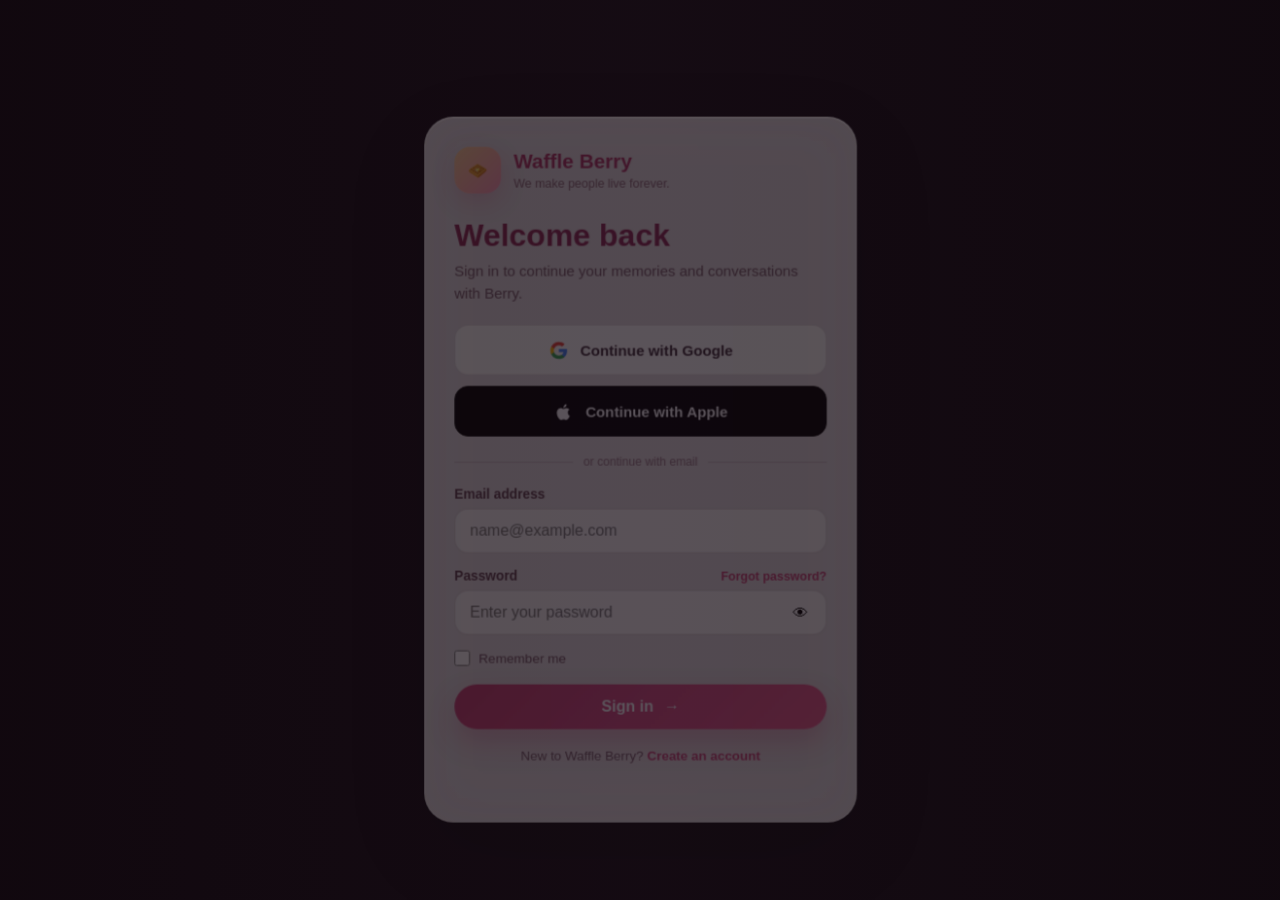
==== commit a691b90a: "Refactor frontend into modular multi-page architecture" ====
--- a/index.html
+++ b/index.html
@@ -5,527 +5,20 @@
     <meta charset="UTF-8">
 
     <meta
-        name="viewport"
-        content="width=device-width, initial-scale=1.0"
-    >
-
-    <meta
-        name="description"
-        content="Waffle Berry — an AI companion that preserves memories, stories and conversations."
+        http-equiv="refresh"
+        content="0; url=login.html"
     >
 
     <title>Waffle Berry</title>
 
-    <link rel="stylesheet" href="css/style.css">
 </head>
 
 <body>
 
-    <!-- Login screen with looping video -->
-    <section id="authScreen">
-
-        <!-- Blurred background video -->
-        <video
-            id="authBackgroundVideo"
-            autoplay
-            muted
-            playsinline
-            loop
-        >
-            <source
-                src="assets/waffle-berry-intro.mp4"
-                type="video/mp4"
-            >
-        </video>
-
-        <!-- Main looping video -->
-        <video
-            id="authMainVideo"
-            autoplay
-            muted
-            playsinline
-            loop
-        >
-            <source
-                src="assets/waffle-berry-intro.mp4"
-                type="video/mp4"
-            >
-        </video>
-
-        <!-- Dark overlay for readability -->
-        <div class="auth-overlay"></div>
-
-        <!-- Login card -->
-        <div class="auth-card">
-
-            <div class="auth-brand">
-                <span class="auth-brand-icon">🧇</span>
-
-                <div>
-                    <h1>Waffle Berry</h1>
-                    <p>We make people live forever.</p>
-                </div>
-            </div>
-
-            <div class="auth-heading">
-                <h2>Welcome back</h2>
-
-                <p>
-                    Sign in to continue your memories and conversations
-                    with Berry.
-                </p>
-            </div>
-
-            <button
-    id="googleSignIn"
-    class="social-login-button"
-    type="button"
->
-    <svg
-        class="social-logo"
-        viewBox="0 0 24 24"
-        aria-hidden="true"
-    >
-        <path
-            fill="#4285F4"
-            d="M21.6 12.23c0-.71-.06-1.4-.18-2.07H12v3.92h5.38a4.6 4.6 0 0 1-2 3.02v2.51h3.24c1.9-1.75 2.98-4.33 2.98-7.38Z"
-        />
-        <path
-            fill="#34A853"
-            d="M12 22c2.7 0 4.98-.89 6.64-2.39l-3.24-2.51c-.9.6-2.05.96-3.4.96-2.61 0-4.82-1.76-5.61-4.13H3.05v2.59A10 10 0 0 0 12 22Z"
-        />
-        <path
-            fill="#FBBC05"
-            d="M6.39 13.93A6 6 0 0 1 6.08 12c0-.67.11-1.32.31-1.93V7.48H3.05A10 10 0 0 0 2 12c0 1.61.38 3.14 1.05 4.52l3.34-2.59Z"
-        />
-        <path
-            fill="#EA4335"
-            d="M12 5.94c1.47 0 2.79.51 3.83 1.5l2.88-2.88C16.97 2.94 14.7 2 12 2a10 10 0 0 0-8.95 5.48l3.34 2.59C7.18 7.7 9.39 5.94 12 5.94Z"
-        />
-    </svg>
-
-    <span>Continue with Google</span>
-</button>
-
-<button
-    id="appleSignIn"
-    class="social-login-button apple-login-button"
-    type="button"
->
-    <svg
-        class="social-logo"
-        viewBox="0 0 24 24"
-        aria-hidden="true"
-    >
-        <path
-            fill="currentColor"
-            d="M16.7 12.9c0-2.3 1.9-3.4 2-3.5a4.3 4.3 0 0 0-3.4-1.8c-1.5-.2-2.9.9-3.6.9-.8 0-1.9-.9-3.1-.9a4.6 4.6 0 0 0-3.9 2.4c-1.7 2.9-.4 7.2 1.2 9.5.8 1.1 1.7 2.4 3 2.3 1.1-.1 1.6-.8 3-.8s1.8.8 3 .8c1.3 0 2.1-1.2 2.9-2.3.9-1.3 1.3-2.6 1.3-2.7-.1 0-2.4-.9-2.4-3.9Zm-2.4-6.8c.7-.8 1.1-1.9 1-3-.9 0-2 .6-2.7 1.4-.6.7-1.1 1.8-1 2.9 1 .1 2-.5 2.7-1.3Z"
-        />
-    </svg>
-
-    <span>Continue with Apple</span>
-</button>
-
-            <div class="auth-divider">
-                <span></span>
-                <p>or continue with email</p>
-                <span></span>
-            </div>
-
-            <form id="loginForm">
-
-                <div class="form-group">
-                    <label for="emailInput">Email address</label>
-
-                    <input
-                        id="emailInput"
-                        type="email"
-                        placeholder="name@example.com"
-                        autocomplete="email"
-                        required
-                    >
-                </div>
-
-                <div class="form-group">
-                    <div class="password-label-row">
-                        <label for="passwordInput">Password</label>
-
-                        <button
-                            class="forgot-password"
-                            type="button"
-                        >
-                            Forgot password?
-                        </button>
-                    </div>
-
-                    <div class="password-field">
-                        <input
-                            id="passwordInput"
-                            type="password"
-                            placeholder="Enter your password"
-                            autocomplete="current-password"
-                            required
-                        >
-
-                        <button
-                            id="togglePassword"
-                            class="password-toggle"
-                            type="button"
-                            aria-label="Show password"
-                        >
-                            👁
-                        </button>
-                    </div>
-                </div>
-
-                <label class="remember-row">
-                    <input
-                        id="rememberMe"
-                        type="checkbox"
-                    >
-
-                    <span>Remember me</span>
-                </label>
-
-                <button
-                    class="login-button"
-                    type="submit"
-                >
-                    <span>Sign in</span>
-                    <span class="login-arrow">→</span>
-                </button>
-
-            </form>
-
-            <p class="signup-message">
-                New to Waffle Berry?
-
-                <button
-                    id="createAccountButton"
-                    type="button"
-                >
-                    Create an account
-                </button>
-            </p>
-
-            <p
-                id="loginMessage"
-                class="login-message"
-                aria-live="polite"
-            ></p>
-
-        </div>
-
-    </section>
-
-    <!-- Main website -->
-    <main id="website" class="website-locked">
-
-        <!-- Decorative floating particles -->
-        <div class="particles" aria-hidden="true">
-            <span class="particle particle-1">✦</span>
-            <span class="particle particle-2">●</span>
-            <span class="particle particle-3">♥</span>
-            <span class="particle particle-4">✦</span>
-            <span class="particle particle-5">●</span>
-            <span class="particle particle-6">♥</span>
-            <span class="particle particle-7">✦</span>
-            <span class="particle particle-8">●</span>
-        </div>
-
-        <!-- Navigation -->
-        <header class="navbar">
-
-            <a href="#home" class="brand">
-                <span class="brand-icon">🧇</span>
-
-                <span class="brand-text">
-                    Waffle Berry
-                </span>
-            </a>
-
-            <nav class="nav-links" aria-label="Main navigation">
-
-                <button
-                    class="nav-link active"
-                    data-section="home"
-                    type="button"
-                >
-                    Home
-                </button>
-
-                <button
-                    class="nav-link"
-                    data-section="chat"
-                    type="button"
-                >
-                    Chat
-                </button>
-
-                <button
-                    class="nav-link"
-                    data-section="about"
-                    type="button"
-                >
-                    Mission
-                </button>
-
-            </nav>
-
-            <div class="navbar-actions">
-
-                <button
-                    id="logoutButton"
-                    class="logout-button"
-                    type="button"
-                    title="Sign out"
-                >
-                    Sign out
-                </button>
-
-                <button
-                    id="themeToggle"
-                    class="theme-toggle"
-                    type="button"
-                    aria-label="Switch to dark mode"
-                >
-                    <span id="themeIcon">🌙</span>
-                </button>
-
-            </div>
-
-        </header>
-
-        <!-- Home section -->
-        <section
-            id="homeSection"
-            class="page-section active-section"
-        >
-
-            <div class="hero">
-
-                <div class="glass-card hero-card">
-
-                    <div
-                        class="card-shine"
-                        aria-hidden="true"
-                    ></div>
-
-                    <img
-                        src="assets/waffle-berry-mascot.png"
-                        alt="Berry, the Waffle Berry AI mascot"
-                        id="mascot"
-                    >
-
-                    <div class="hero-content">
-
-                        <p class="eyebrow">
-                            Your AI memory companion
-                        </p>
-
-                        <h1
-                            id="typedHeading"
-                            aria-label="Hello, I'm Berry."
-                        ></h1>
-
-                        <p
-                            id="typedDescription"
-                            class="hero-description"
-                            aria-label="I preserve memories, stories and conversations so the people you love are never forgotten."
-                        ></p>
-
-                        <button
-                            id="startChatButton"
-                            class="primary-button hidden-action"
-                            type="button"
-                        >
-                            <span>Start Chat</span>
-                            <span class="button-arrow">→</span>
-                        </button>
-
-                    </div>
-
-                </div>
-
-            </div>
-
-        </section>
-
-        <!-- Chat section -->
-        <section
-            id="chatSection"
-            class="page-section"
-        >
-
-            <div class="chat-layout">
-
-                <aside class="assistant-panel glass-panel">
-
-                    <img
-                        src="assets/waffle-berry-mascot.png"
-                        alt="Berry assistant"
-                        class="chat-mascot"
-                    >
-
-                    <h2>Berry</h2>
-
-                    <p>
-                        Your warm and thoughtful AI memory companion.
-                    </p>
-
-                    <div class="assistant-status">
-                        <span class="status-dot"></span>
-                        Online
-                    </div>
-
-                    <button
-                        id="backHomeButton"
-                        class="secondary-button"
-                        type="button"
-                    >
-                        ← Back Home
-                    </button>
-
-                </aside>
-
-                <section class="chat-window glass-panel">
-
-                    <header class="chat-header">
-
-                        <div>
-                            <h2>Conversation with Berry</h2>
-
-                            <p>
-                                Share a memory, story or meaningful moment.
-                            </p>
-                        </div>
-
-                        <button
-                            id="clearChatButton"
-                            class="icon-button"
-                            type="button"
-                            aria-label="Clear conversation"
-                        >
-                            🗑️
-                        </button>
-
-                    </header>
-
-                    <div
-                        id="chatMessages"
-                        class="chat-messages"
-                        aria-live="polite"
-                    >
-
-                        <div class="message-row berry-row">
-
-                            <img
-                                src="assets/waffle-berry-mascot.png"
-                                alt=""
-                                class="message-avatar"
-                            >
-
-                            <div class="message berry-message">
-                                Hello! I’m Berry. Tell me about a memory,
-                                a person you love or a story you never want
-                                to forget.
-                            </div>
-
-                        </div>
-
-                    </div>
-
-                    <div
-                        id="typingIndicator"
-                        class="typing-indicator"
-                        aria-hidden="true"
-                    >
-                        <span></span>
-                        <span></span>
-                        <span></span>
-                    </div>
-
-                    <form
-                        id="chatForm"
-                        class="chat-input-area"
-                    >
-
-                        <button
-                            class="input-icon-button"
-                            type="button"
-                        >
-                            ＋
-                        </button>
-
-                        <input
-                            id="chatInput"
-                            type="text"
-                            placeholder="Share a memory with Berry..."
-                            autocomplete="off"
-                            maxlength="500"
-                            required
-                        >
-
-                        <button
-                            class="send-button"
-                            type="submit"
-                        >
-                            ➤
-                        </button>
-
-                    </form>
-
-                </section>
-
-            </div>
-
-        </section>
-
-        <!-- Mission section -->
-        <section
-            id="aboutSection"
-            class="page-section"
-        >
-
-            <div class="mission-card glass-panel">
-
-                <p class="eyebrow">
-                    Our purpose
-                </p>
-
-                <h2>
-                    We make people live forever.
-                </h2>
-
-                <p>
-                    Waffle Berry preserves the stories, personalities,
-                    memories and conversations that make every person
-                    unique.
-                </p>
-
-                <p>
-                    Our vision is not literal immortality. It is the
-                    preservation of human experiences so future generations
-                    can remain emotionally connected to the people who
-                    shaped their lives.
-                </p>
-
-                <button
-                    id="missionChatButton"
-                    class="primary-button"
-                    type="button"
-                >
-                    <span>Talk to Berry</span>
-                    <span class="button-arrow">→</span>
-                </button>
-
-            </div>
-
-        </section>
-
-    </main>
-
-    <script src="js/script.js"></script>
+    <p>
+        Redirecting to
+        <a href="login.html">Login</a>...
+    </p>
 
 </body>
 
